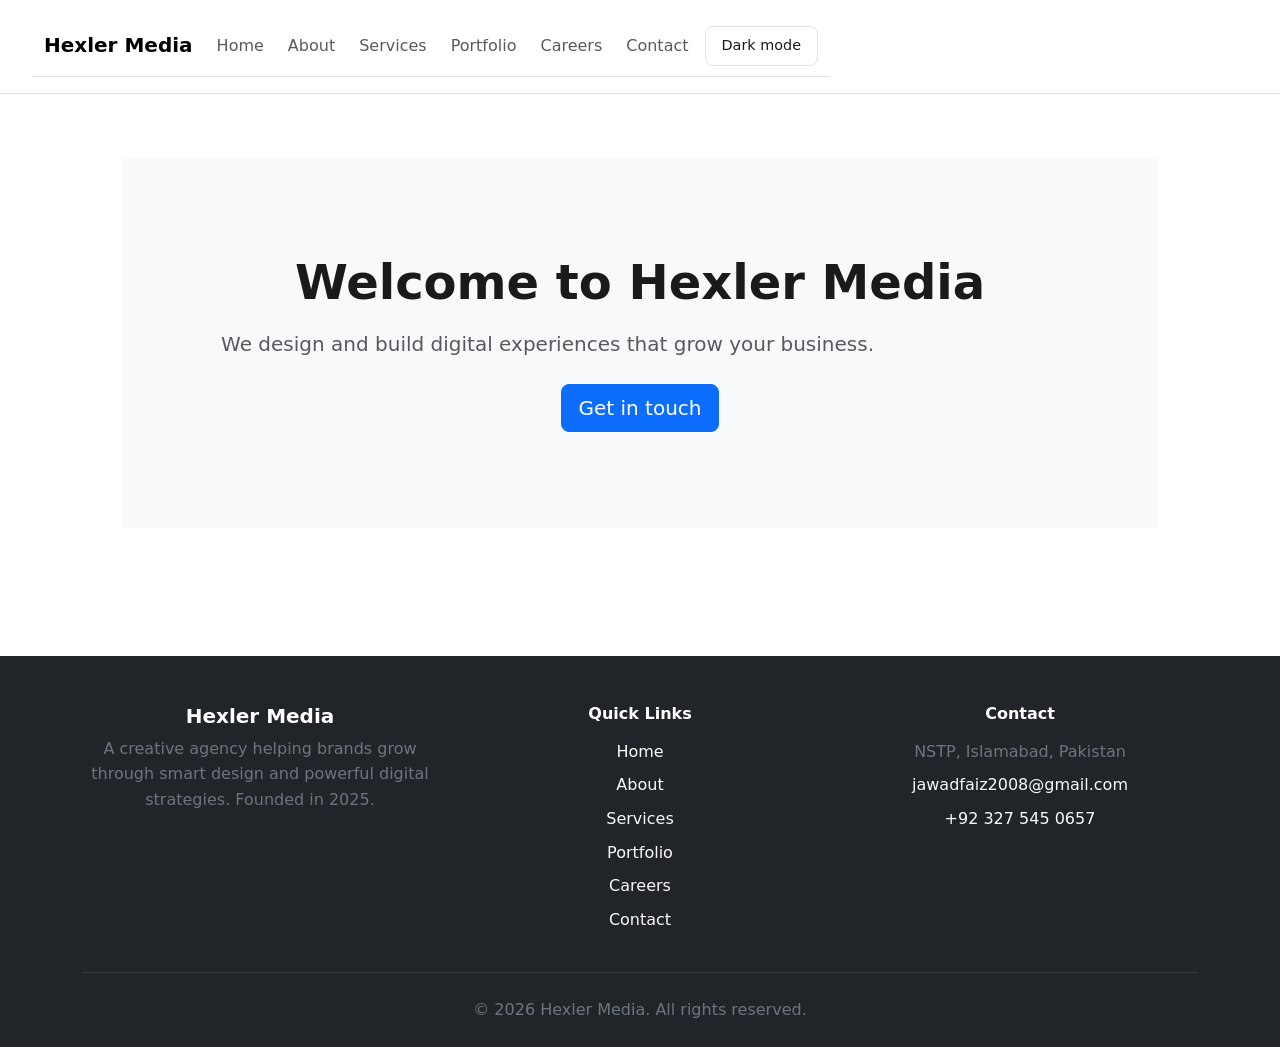
==== index.html @ c328e20f "Rebuild footer with Bootstrap columns for brand, links, and contact info" ====
<!doctype html>
<html lang="en">
  <head>
    <meta charset="UTF-8" />
    <meta name="viewport" content="width=device-width, initial-scale=1.0" />
    <title>Home | Hexler Media</title>
    <link
      href="https://cdn.jsdelivr.net/npm/bootstrap@5.3.3/dist/css/bootstrap.min.css"
      rel="stylesheet"
    />
    <link rel="stylesheet" href="css/style.css" />
  </head>
  <body>
    <header>
      <nav class="navbar navbar-expand-lg sticky-top bg-body border-bottom">
        <div class="container">
          <a class="navbar-brand fw-semibold" href="index.html">Hexler Media</a>
          <button
            class="navbar-toggler"
            type="button"
            data-bs-toggle="collapse"
            data-bs-target="#mainNav"
            aria-controls="mainNav"
            aria-expanded="false"
            aria-label="Toggle navigation"
          >
            <span class="navbar-toggler-icon"></span>
          </button>
          <div class="collapse navbar-collapse" id="mainNav">
            <ul
              class="navbar-nav ms-auto mb-2 mb-lg-0 align-items-lg-center gap-lg-2"
            >
              <li class="nav-item">
                <a class="nav-link" href="index.html">Home</a>
              </li>
              <li class="nav-item">
                <a class="nav-link" href="about.html">About</a>
              </li>
              <li class="nav-item">
                <a class="nav-link" href="services.html">Services</a>
              </li>
              <li class="nav-item">
                <a class="nav-link" href="portfolio.html">Portfolio</a>
              </li>
              <li class="nav-item">
                <a class="nav-link" href="careers.html">Careers</a>
              </li>
              <li class="nav-item">
                <a class="nav-link" href="contact.html">Contact</a>
              </li>
              <li class="nav-item">
                <button
                  id="theme-toggle"
                  class="btn btn-outline-secondary btn-sm"
                  aria-label="Toggle dark mode"
                >
                  Dark mode
                </button>
              </li>
            </ul>
          </div>
        </div>
      </nav>
    </header>

    <main>
      <section class="py-5 bg-body-tertiary">
        <div class="container text-center py-5">
          <h2 class="display-5 fw-bold mb-3">Welcome to Hexler Media</h2>
          <p class="lead text-muted mb-4">
            We design and build digital experiences that grow your business.
          </p>
          <a href="contact.html" class="btn btn-primary btn-lg">Get in touch</a>
        </div>
      </section>
    </main>

    <footer class="bg-dark text-light pt-5 pb-4 mt-auto">
      <div class="container">
        <div class="row g-4">
          <div class="col-md-4">
            <h3 class="h5 fw-bold text-white mb-2">Hexler Media</h3>
            <p class="text-secondary mb-0">
              A creative agency helping brands grow through smart design and
              powerful digital strategies. Founded in 2025.
            </p>
          </div>

          <div class="col-md-4">
            <h3 class="h6 fw-bold text-white mb-3">Quick Links</h3>
            <ul class="list-unstyled">
              <li class="mb-2">
                <a href="index.html" class="link-light link-underline-opacity-0"
                  >Home</a
                >
              </li>
              <li class="mb-2">
                <a href="about.html" class="link-light link-underline-opacity-0"
                  >About</a
                >
              </li>
              <li class="mb-2">
                <a
                  href="services.html"
                  class="link-light link-underline-opacity-0"
                  >Services</a
                >
              </li>
              <li class="mb-2">
                <a
                  href="portfolio.html"
                  class="link-light link-underline-opacity-0"
                  >Portfolio</a
                >
              </li>
              <li class="mb-2">
                <a
                  href="careers.html"
                  class="link-light link-underline-opacity-0"
                  >Careers</a
                >
              </li>
              <li class="mb-2">
                <a
                  href="contact.html"
                  class="link-light link-underline-opacity-0"
                  >Contact</a
                >
              </li>
            </ul>
          </div>

          <div class="col-md-4">
            <h3 class="h6 fw-bold text-white mb-3">Contact</h3>
            <ul class="list-unstyled text-secondary">
              <li class="mb-2">NSTP, Islamabad, Pakistan</li>
              <li class="mb-2">
                <a
                  href="mailto:jawadfaiz2008@gmail.com"
                  class="link-light link-underline-opacity-0"
                  >jawadfaiz2008@gmail.com</a
                >
              </li>
              <li class="mb-2">
                <a
                  href="tel:+923275450657"
                  class="link-light link-underline-opacity-0"
                  >+92 327 545 0657</a
                >
              </li>
            </ul>
          </div>
        </div>

        <hr class="border-secondary my-4" />

        <p class="text-center text-secondary mb-0">
          &copy; 2026 Hexler Media. All rights reserved.
        </p>
      </div>
    </footer>
    <script src="https://cdn.jsdelivr.net/npm/bootstrap@5.3.3/dist/js/bootstrap.bundle.min.js"></script>
    <script src="js/dark-mode.js"></script>
  </body>
</html>
---- css/style.css ----
/* ===== 1. CSS VARIABLES (Design Tokens) ===== */
:root {
  --color-primary: #2f6feb;
  --color-primary-dark: #1d4fb8;
  --color-text: #1a1a1a;
  --color-bg: #ffffff;
  --color-muted: #5f6368;
  --color-border: #e2e2e2;
  --font-base: "Segoe UI", system-ui, -apple-system, sans-serif;
  --spacing-sm: 0.5rem;
  --spacing-md: 1rem;
  --spacing-lg: 2rem;
  --spacing-xl: 4rem;
  --radius: 8px;
}

[data-theme="dark"] {
  --color-primary: #5b9dff;
  --color-primary-dark: #3f7fe0;
  --color-text: #f0f0f0;
  --color-bg: #121212;
  --color-muted: #a0a0a0;
  --color-border: #2e2e2e;
}

/* ===== 2. RESET ===== */
* {
  margin: 0;
  padding: 0;
  box-sizing: border-box;
}

body {
  font-family: var(--font-base);
  color: var(--color-text);
  background: var(--color-bg);
  line-height: 1.6;
  transition: background-color 0.3s ease, color 0.3s ease;
}

img {
  max-width: 100%;
  display: block;
}

a {
  color: var(--color-primary);
  text-decoration: none;
}

/* ===== 3. HEADER / NAV ===== */
header {
  position: sticky;
  top: 0;
  z-index: 100;
  background: var(--color-bg);
  border-bottom: 1px solid var(--color-border);
  padding: var(--spacing-md) var(--spacing-lg);
  display: flex;
  justify-content: space-between;
  align-items: center;
  flex-wrap: wrap;
  gap: var(--spacing-sm);
  transition: background-color 0.3s ease, border-color 0.3s ease;
}

header h1 {
  font-size: 1.4rem;
  color: var(--color-text);
}

nav ul {
  list-style: none;
  display: flex;
  gap: var(--spacing-lg);
}

nav a {
  color: var(--color-text);
  font-weight: 500;
  padding: var(--spacing-sm) 0;
  border-bottom: 2px solid transparent;
  transition: border-color 0.2s ease, color 0.2s ease;
}

nav a:hover,
nav a:focus-visible {
  color: var(--color-primary);
  border-bottom-color: var(--color-primary);
}

#theme-toggle {
  background: none;
  border: 1px solid var(--color-border);
  color: var(--color-text);
  border-radius: var(--radius);
  padding: var(--spacing-sm) var(--spacing-md);
  cursor: pointer;
  font-size: 0.9rem;
  transition: background-color 0.2s ease, color 0.2s ease;
}

#theme-toggle:hover {
  background: var(--color-border);
}

/* ===== 4. MAIN CONTENT ===== */
main {
  max-width: 1100px;
  margin: 0 auto;
  padding: var(--spacing-xl) var(--spacing-lg);
}

section {
  margin-bottom: var(--spacing-xl);
}

section h2 {
  font-size: 1.8rem;
  margin-bottom: var(--spacing-md);
}

section p {
  color: var(--color-muted);
  max-width: 65ch;
}

/* Card grid: used for services / portfolio / careers items */
.card-grid {
  display: grid;
  grid-template-columns: repeat(auto-fit, minmax(240px, 1fr));
  gap: var(--spacing-lg);
}

article {
  border: 1px solid var(--color-border);
  border-radius: var(--radius);
  padding: var(--spacing-lg);
  background: var(--color-bg);
  transition: transform 0.2s ease, box-shadow 0.2s ease, background-color 0.3s ease, border-color 0.3s ease;
}

article:hover {
  transform: translateY(-4px);
  box-shadow: 0 8px 20px rgba(0, 0, 0, 0.08);
}

article h3 {
  margin-bottom: var(--spacing-sm);
}

/* Bootstrap card hover-lift (used on services/portfolio/careers cards) */
.card {
  transition: transform 0.2s ease, box-shadow 0.2s ease;
}

.card:hover {
  transform: translateY(-4px);
  box-shadow: 0 8px 20px rgba(0, 0, 0, 0.12) !important;
}

/* ===== 5. FOOTER ===== */
footer {
  background: var(--color-text);
  color: #fff;
  padding: var(--spacing-lg);
  text-align: center;
}

footer a {
  color: #fff;
  text-decoration: underline;
}

/* ===== 6. FORMS (Contact page) ===== */
form {
  display: flex;
  flex-direction: column;
  gap: var(--spacing-md);
  max-width: 500px;
}

label {
  font-weight: 500;
  margin-bottom: var(--spacing-sm);
  display: block;
}

input,
textarea {
  width: 100%;
  padding: var(--spacing-sm);
  border: 1px solid var(--color-border);
  border-radius: var(--radius);
  font-family: inherit;
  font-size: 1rem;
}

input:focus,
textarea:focus {
  outline: 2px solid var(--color-primary);
  outline-offset: 2px;
}

button[type="submit"] {
  background: var(--color-primary);
  color: #fff;
  border: none;
  padding: var(--spacing-sm) var(--spacing-lg);
  border-radius: var(--radius);
  font-size: 1rem;
  cursor: pointer;
  transition: background 0.2s ease;
  align-self: flex-start;
}

button[type="submit"]:hover {
  background: var(--color-primary-dark);
}

/* ===== 7. RESPONSIVE / MEDIA QUERIES ===== */
@media (max-width: 768px) {
  header {
    flex-direction: column;
    align-items: flex-start;
  }

  nav ul {
    flex-wrap: wrap;
    gap: var(--spacing-md);
  }

  main {
    padding: var(--spacing-lg) var(--spacing-md);
  }

  section h2 {
    font-size: 1.5rem;
  }
}

@media (max-width: 480px) {
  nav ul {
    flex-direction: column;
    gap: var(--spacing-sm);
    width: 100%;
  }

  .card-grid {
    grid-template-columns: 1fr;
  }

  form {
    max-width: 100%;
  }
}
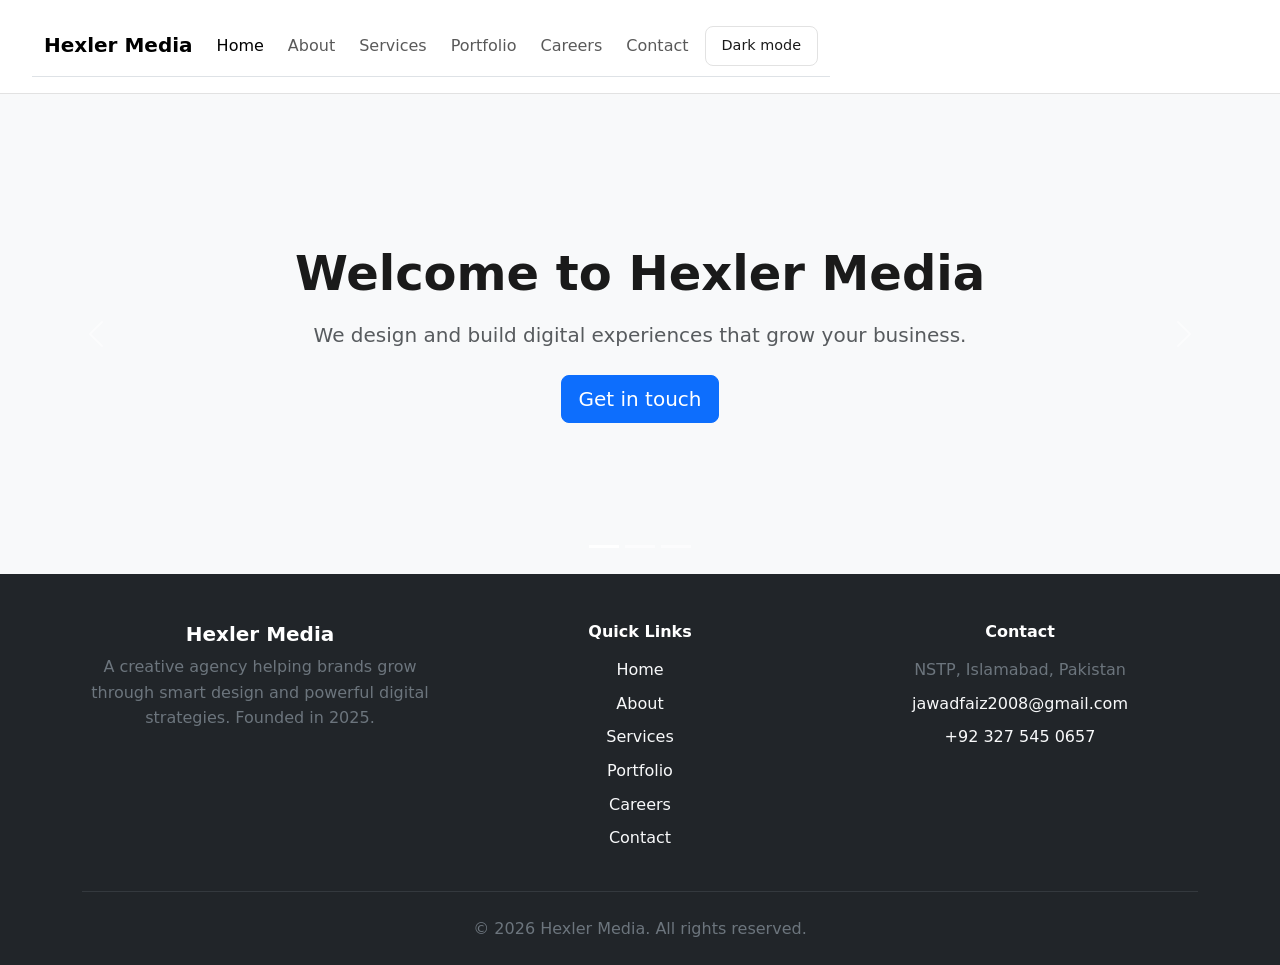
==== commit 16ccf4c7: "Replace static hero with Bootstrap carousel featuring three rotating slides" ====
--- a/index.html
+++ b/index.html
@@ -31,7 +31,7 @@
               class="navbar-nav ms-auto mb-2 mb-lg-0 align-items-lg-center gap-lg-2"
             >
               <li class="nav-item">
-                <a class="nav-link" href="index.html">Home</a>
+                <a class="nav-link active" href="index.html">Home</a>
               </li>
               <li class="nav-item">
                 <a class="nav-link" href="about.html">About</a>
@@ -64,15 +64,112 @@
     </header>
 
     <main>
-      <section class="py-5 bg-body-tertiary">
-        <div class="container text-center py-5">
-          <h2 class="display-5 fw-bold mb-3">Welcome to Hexler Media</h2>
-          <p class="lead text-muted mb-4">
-            We design and build digital experiences that grow your business.
-          </p>
-          <a href="contact.html" class="btn btn-primary btn-lg">Get in touch</a>
-        </div>
-      </section>
+      <div
+        id="heroCarousel"
+        class="carousel slide"
+        data-bs-ride="carousel"
+        data-bs-interval="5000"
+      >
+        <div class="carousel-indicators">
+          <button
+            type="button"
+            data-bs-target="#heroCarousel"
+            data-bs-slide-to="0"
+            class="active"
+            aria-current="true"
+            aria-label="Slide 1"
+          ></button>
+          <button
+            type="button"
+            data-bs-target="#heroCarousel"
+            data-bs-slide-to="1"
+            aria-label="Slide 2"
+          ></button>
+          <button
+            type="button"
+            data-bs-target="#heroCarousel"
+            data-bs-slide-to="2"
+            aria-label="Slide 3"
+          ></button>
+        </div>
+
+        <div class="carousel-inner">
+          <div class="carousel-item active">
+            <div
+              class="d-flex align-items-center justify-content-center text-center bg-body-tertiary"
+              style="min-height: 480px"
+            >
+              <div class="container py-5">
+                <h2 class="display-5 fw-bold mb-3">Welcome to Hexler Media</h2>
+                <p class="lead text-muted mb-4">
+                  We design and build digital experiences that grow your
+                  business.
+                </p>
+                <a href="contact.html" class="btn btn-primary btn-lg"
+                  >Get in touch</a
+                >
+              </div>
+            </div>
+          </div>
+
+          <div class="carousel-item">
+            <div
+              class="d-flex align-items-center justify-content-center text-center bg-primary text-white"
+              style="min-height: 480px"
+            >
+              <div class="container py-5">
+                <h2 class="display-5 fw-bold mb-3">
+                  Strategy Meets Creativity
+                </h2>
+                <p class="lead mb-4">
+                  From brand identity to full campaigns, we turn ideas into
+                  measurable growth.
+                </p>
+                <a href="services.html" class="btn btn-light btn-lg"
+                  >Explore Our Services</a
+                >
+              </div>
+            </div>
+          </div>
+
+          <div class="carousel-item">
+            <div
+              class="d-flex align-items-center justify-content-center text-center bg-dark text-white"
+              style="min-height: 480px"
+            >
+              <div class="container py-5">
+                <h2 class="display-5 fw-bold mb-3">See Our Work in Action</h2>
+                <p class="lead mb-4">
+                  Real projects, real results — take a look at what we've built
+                  for our clients.
+                </p>
+                <a href="portfolio.html" class="btn btn-outline-light btn-lg"
+                  >View Portfolio</a
+                >
+              </div>
+            </div>
+          </div>
+        </div>
+
+        <button
+          class="carousel-control-prev"
+          type="button"
+          data-bs-target="#heroCarousel"
+          data-bs-slide="prev"
+        >
+          <span class="carousel-control-prev-icon" aria-hidden="true"></span>
+          <span class="visually-hidden">Previous</span>
+        </button>
+        <button
+          class="carousel-control-next"
+          type="button"
+          data-bs-target="#heroCarousel"
+          data-bs-slide="next"
+        >
+          <span class="carousel-control-next-icon" aria-hidden="true"></span>
+          <span class="visually-hidden">Next</span>
+        </button>
+      </div>
     </main>
 
     <footer class="bg-dark text-light pt-5 pb-4 mt-auto">
--- a/css/style.css
+++ b/css/style.css
@@ -105,11 +105,7 @@
 }
 
 /* ===== 4. MAIN CONTENT ===== */
-main {
-  max-width: 1100px;
-  margin: 0 auto;
-  padding: var(--spacing-xl) var(--spacing-lg);
-}
+/* main width is now controlled per-section by Bootstrap's .container class */
 
 section {
   margin-bottom: var(--spacing-xl);
@@ -120,10 +116,7 @@
   margin-bottom: var(--spacing-md);
 }
 
-section p {
-  color: var(--color-muted);
-  max-width: 65ch;
-}
+/* paragraph width/centering now handled by Bootstrap's .lead and .container classes per section */
 
 /* Card grid: used for services / portfolio / careers items */
 .card-grid {
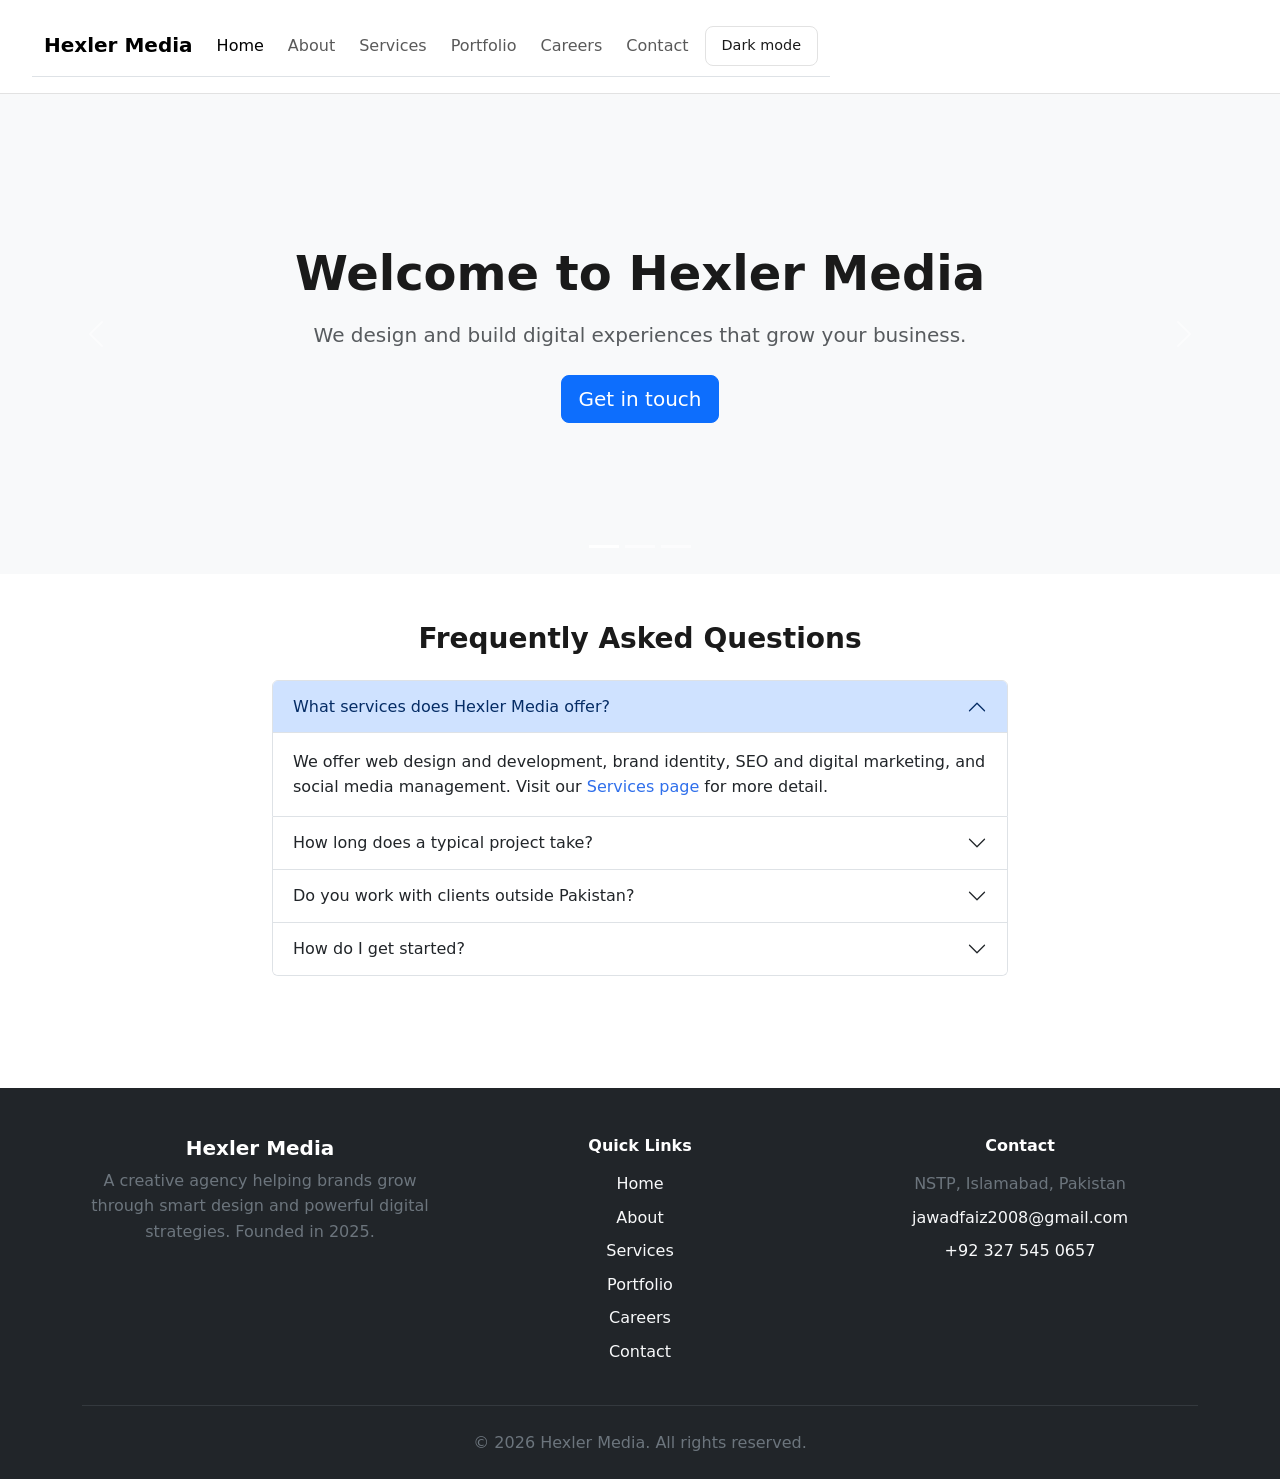
==== commit 2bfa8975: "Add FAQ accordion section to homepage" ====
--- a/index.html
+++ b/index.html
@@ -170,6 +170,124 @@
           <span class="visually-hidden">Next</span>
         </button>
       </div>
+
+      <section class="py-5">
+        <div class="container">
+          <h2 class="h3 fw-bold text-center mb-4">
+            Frequently Asked Questions
+          </h2>
+          <div class="row justify-content-center">
+            <div class="col-lg-8">
+              <div class="accordion" id="faqAccordion">
+                <div class="accordion-item">
+                  <h3 class="accordion-header">
+                    <button
+                      class="accordion-button"
+                      type="button"
+                      data-bs-toggle="collapse"
+                      data-bs-target="#faqOne"
+                      aria-expanded="true"
+                      aria-controls="faqOne"
+                    >
+                      What services does Hexler Media offer?
+                    </button>
+                  </h3>
+                  <div
+                    id="faqOne"
+                    class="accordion-collapse collapse show"
+                    data-bs-parent="#faqAccordion"
+                  >
+                    <div class="accordion-body">
+                      We offer web design and development, brand identity, SEO
+                      and digital marketing, and social media management. Visit
+                      our
+                      <a href="services.html">Services page</a> for more detail.
+                    </div>
+                  </div>
+                </div>
+
+                <div class="accordion-item">
+                  <h3 class="accordion-header">
+                    <button
+                      class="accordion-button collapsed"
+                      type="button"
+                      data-bs-toggle="collapse"
+                      data-bs-target="#faqTwo"
+                      aria-expanded="false"
+                      aria-controls="faqTwo"
+                    >
+                      How long does a typical project take?
+                    </button>
+                  </h3>
+                  <div
+                    id="faqTwo"
+                    class="accordion-collapse collapse"
+                    data-bs-parent="#faqAccordion"
+                  >
+                    <div class="accordion-body">
+                      Timelines vary by scope, but most website projects take
+                      3-6 weeks and branding projects take 2-4 weeks. We'll give
+                      you a clear timeline after our first call.
+                    </div>
+                  </div>
+                </div>
+
+                <div class="accordion-item">
+                  <h3 class="accordion-header">
+                    <button
+                      class="accordion-button collapsed"
+                      type="button"
+                      data-bs-toggle="collapse"
+                      data-bs-target="#faqThree"
+                      aria-expanded="false"
+                      aria-controls="faqThree"
+                    >
+                      Do you work with clients outside Pakistan?
+                    </button>
+                  </h3>
+                  <div
+                    id="faqThree"
+                    class="accordion-collapse collapse"
+                    data-bs-parent="#faqAccordion"
+                  >
+                    <div class="accordion-body">
+                      Yes — we work with clients globally and coordinate across
+                      time zones through scheduled calls and async updates.
+                    </div>
+                  </div>
+                </div>
+
+                <div class="accordion-item">
+                  <h3 class="accordion-header">
+                    <button
+                      class="accordion-button collapsed"
+                      type="button"
+                      data-bs-toggle="collapse"
+                      data-bs-target="#faqFour"
+                      aria-expanded="false"
+                      aria-controls="faqFour"
+                    >
+                      How do I get started?
+                    </button>
+                  </h3>
+                  <div
+                    id="faqFour"
+                    class="accordion-collapse collapse"
+                    data-bs-parent="#faqAccordion"
+                  >
+                    <div class="accordion-body">
+                      Reach out through our
+                      <a href="contact.html">Contact page</a> with a bit of
+                      detail about your project, and we'll schedule an intro
+                      call within 1-2 business days.
+                    </div>
+                  </div>
+                </div>
+              </div>
+            </div>
+          </div>
+        </div>
+      </section>
     </main>
 
     <footer class="bg-dark text-light pt-5 pb-4 mt-auto">
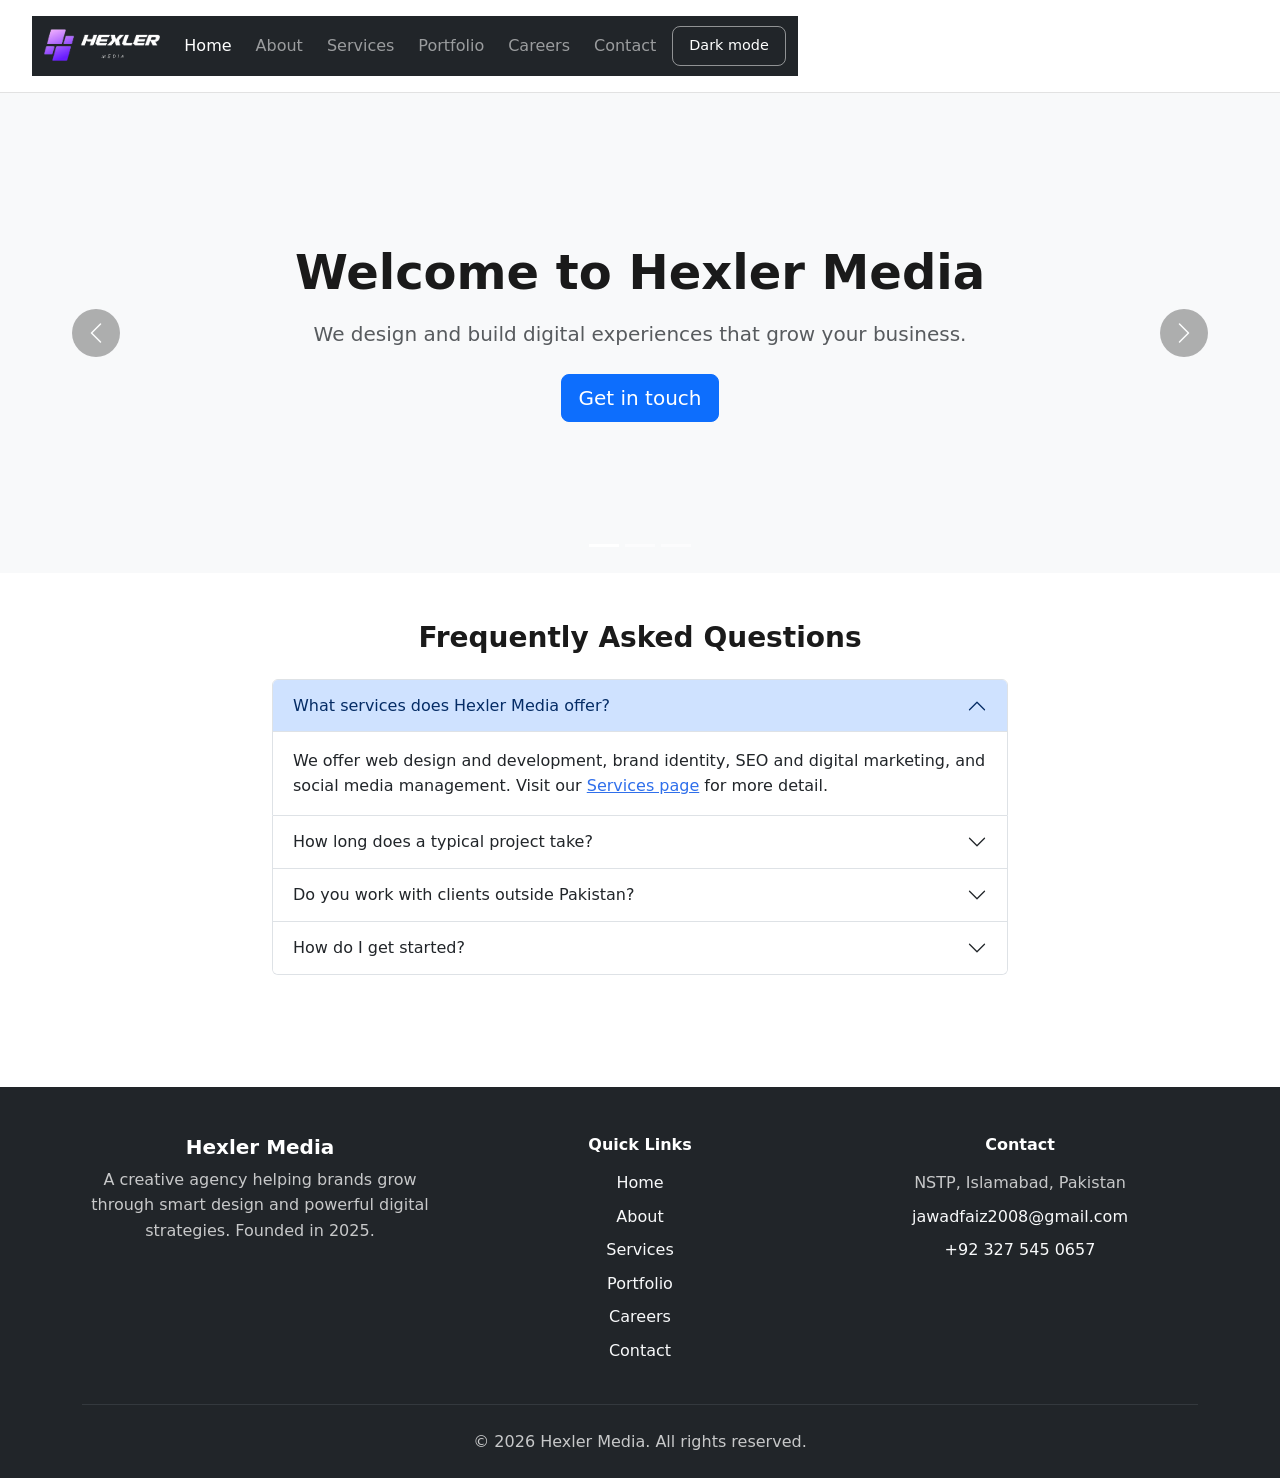
==== commit e9f4fb2e: "Add Hexler Media logo, switch navbar to permanent dark theme" ====
--- a/index.html
+++ b/index.html
@@ -3,6 +3,15 @@
   <head>
     <meta charset="UTF-8" />
     <meta name="viewport" content="width=device-width, initial-scale=1.0" />
+    <meta
+      name="description"
+      content="Hexler Media is a creative agency in Islamabad offering web design, brand identity, SEO, and social media management."
+    />
+    <link
+      rel="icon"
+      href="data:image/svg+xml,<svg xmlns=%22http://www.w3.org/2000/svg%22 viewBox=%220 0 100 100%22><text y=%22.9em%22 font-size=%2290%22>🎨</text></svg>"
+    />
+    <link rel="preconnect" href="https://cdn.jsdelivr.net" />
     <title>Home | Hexler Media</title>
     <link
       href="https://cdn.jsdelivr.net/npm/bootstrap@5.3.3/dist/css/bootstrap.min.css"
@@ -12,9 +21,11 @@
   </head>
   <body>
     <header>
-      <nav class="navbar navbar-expand-lg sticky-top bg-body border-bottom">
+      <nav class="navbar navbar-expand-lg navbar-dark sticky-top bg-dark">
         <div class="container">
-          <a class="navbar-brand fw-semibold" href="index.html">Hexler Media</a>
+          <a class="navbar-brand" href="index.html">
+            <img src="assets/logo.png" alt="Hexler Media" height="32" />
+          </a>
           <button
             class="navbar-toggler"
             type="button"
@@ -51,7 +62,7 @@
               <li class="nav-item">
                 <button
                   id="theme-toggle"
-                  class="btn btn-outline-secondary btn-sm"
+                  class="btn btn-outline-light btn-sm"
                   aria-label="Toggle dark mode"
                 >
                   Dark mode
--- a/css/style.css
+++ b/css/style.css
@@ -45,7 +45,6 @@
 
 a {
   color: var(--color-primary);
-  text-decoration: none;
 }
 
 /* ===== 3. HEADER / NAV ===== */
@@ -80,6 +79,7 @@
   font-weight: 500;
   padding: var(--spacing-sm) 0;
   border-bottom: 2px solid transparent;
+  text-decoration: none;
   transition: border-color 0.2s ease, color 0.2s ease;
 }
 
@@ -91,8 +91,8 @@
 
 #theme-toggle {
   background: none;
-  border: 1px solid var(--color-border);
-  color: var(--color-text);
+  border: 1px solid rgba(255, 255, 255, 0.5);
+  color: #fff;
   border-radius: var(--radius);
   padding: var(--spacing-sm) var(--spacing-md);
   cursor: pointer;
@@ -101,7 +101,7 @@
 }
 
 #theme-toggle:hover {
-  background: var(--color-border);
+  background: rgba(255, 255, 255, 0.15);
 }
 
 /* ===== 4. MAIN CONTENT ===== */
@@ -150,6 +150,20 @@
 .card:hover {
   transform: translateY(-4px);
   box-shadow: 0 8px 20px rgba(0, 0, 0, 0.12) !important;
+}
+
+/* Ensure carousel arrows stay visible/high-contrast on any slide background */
+.carousel-control-prev-icon,
+.carousel-control-next-icon {
+  background-color: rgba(0, 0, 0, 0.6);
+  border-radius: 50%;
+  padding: 1.5rem;
+  background-size: 50%;
+}
+
+/* Bootstrap's text-secondary is too low-contrast against a dark footer background */
+footer.bg-dark .text-secondary {
+  color: rgba(255, 255, 255, 0.75) !important;
 }
 
 /* ===== 5. FOOTER ===== */
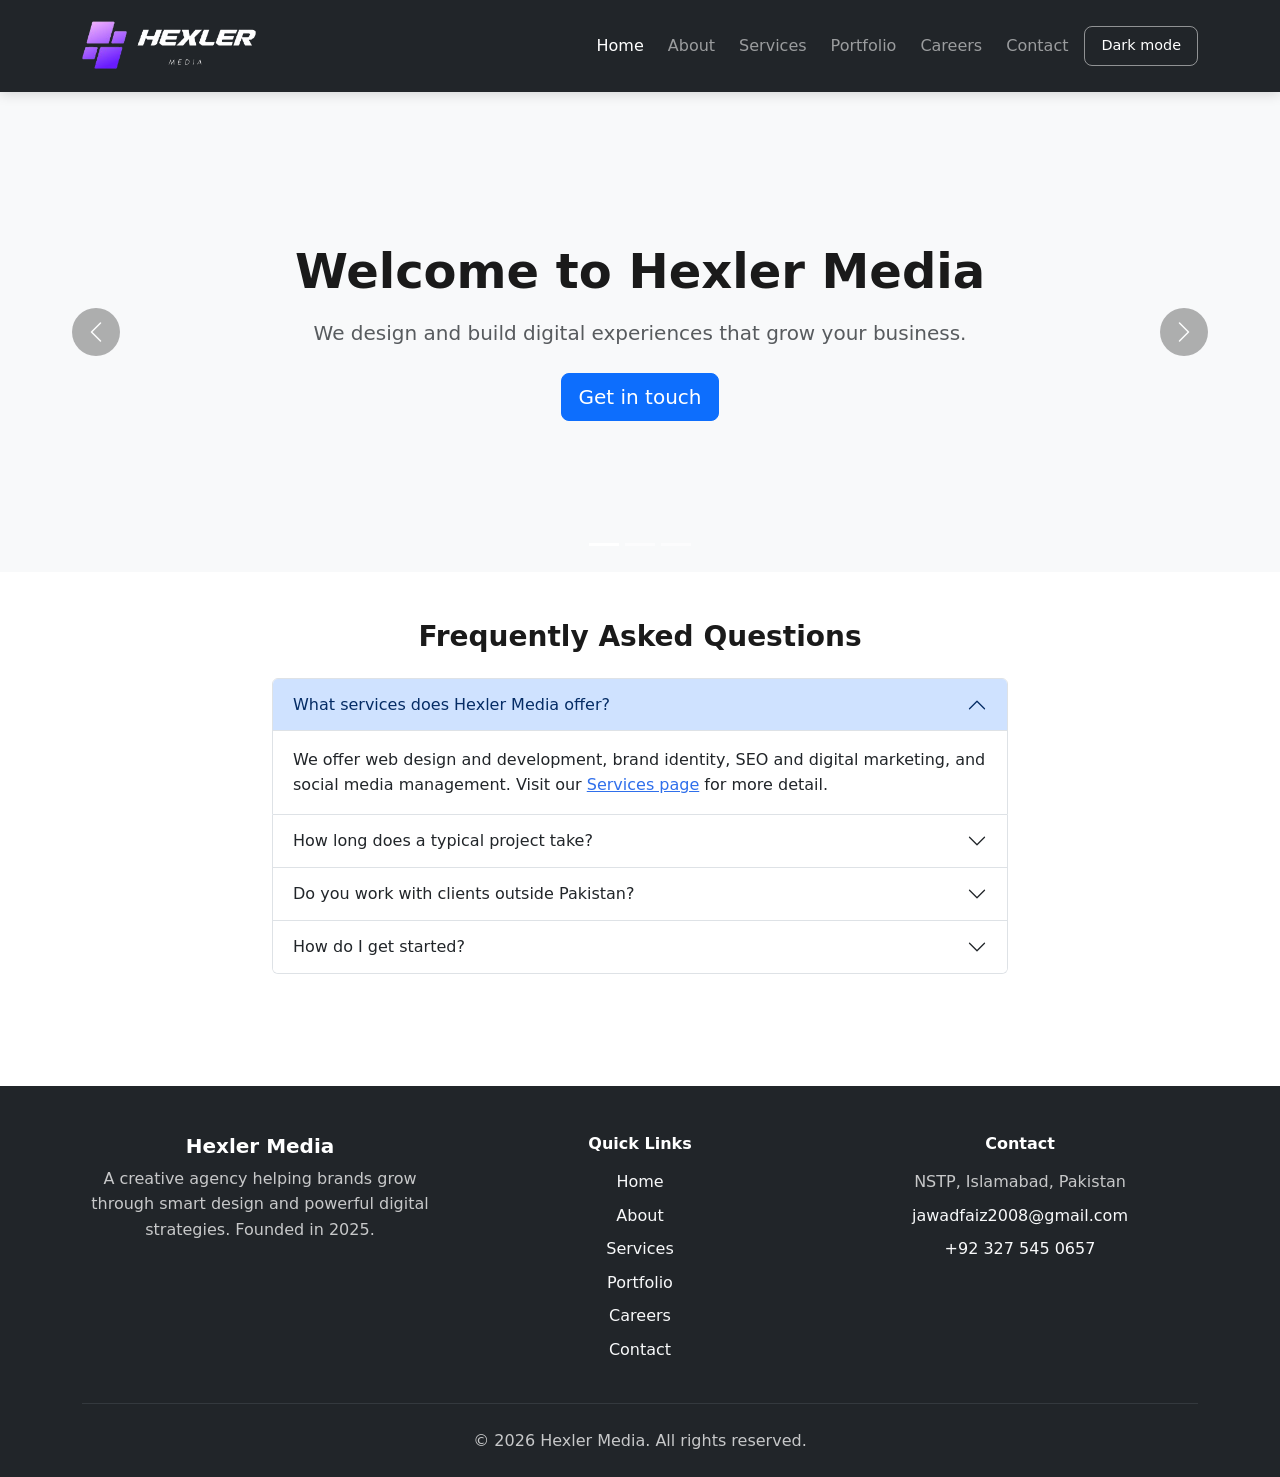
==== commit 73a628a7: "Set logo height and navbar padding together for consistent, intentional navbar sizing" ====
--- a/index.html
+++ b/index.html
@@ -21,10 +21,10 @@
   </head>
   <body>
     <header>
-      <nav class="navbar navbar-expand-lg navbar-dark sticky-top bg-dark">
+      <nav class="navbar navbar-expand-lg navbar-dark sticky-top bg-dark py-3">
         <div class="container">
           <a class="navbar-brand" href="index.html">
-            <img src="assets/logo.png" alt="Hexler Media" height="32" />
+            <img src="assets/logo.png" alt="Hexler Media" height="48" />
           </a>
           <button
             class="navbar-toggler"
--- a/css/style.css
+++ b/css/style.css
@@ -48,25 +48,7 @@
 }
 
 /* ===== 3. HEADER / NAV ===== */
-header {
-  position: sticky;
-  top: 0;
-  z-index: 100;
-  background: var(--color-bg);
-  border-bottom: 1px solid var(--color-border);
-  padding: var(--spacing-md) var(--spacing-lg);
-  display: flex;
-  justify-content: space-between;
-  align-items: center;
-  flex-wrap: wrap;
-  gap: var(--spacing-sm);
-  transition: background-color 0.3s ease, border-color 0.3s ease;
-}
-
-header h1 {
-  font-size: 1.4rem;
-  color: var(--color-text);
-}
+/* header layout is now handled by Bootstrap's navbar classes (sticky-top, bg-dark, etc.) */
 
 nav ul {
   list-style: none;
@@ -105,7 +87,9 @@
 }
 
 /* ===== 4. MAIN CONTENT ===== */
-/* main width is now controlled per-section by Bootstrap's .container class */
+header .navbar {
+  box-shadow: 0 2px 12px rgba(0, 0, 0, 0.15);
+}
 
 section {
   margin-bottom: var(--spacing-xl);
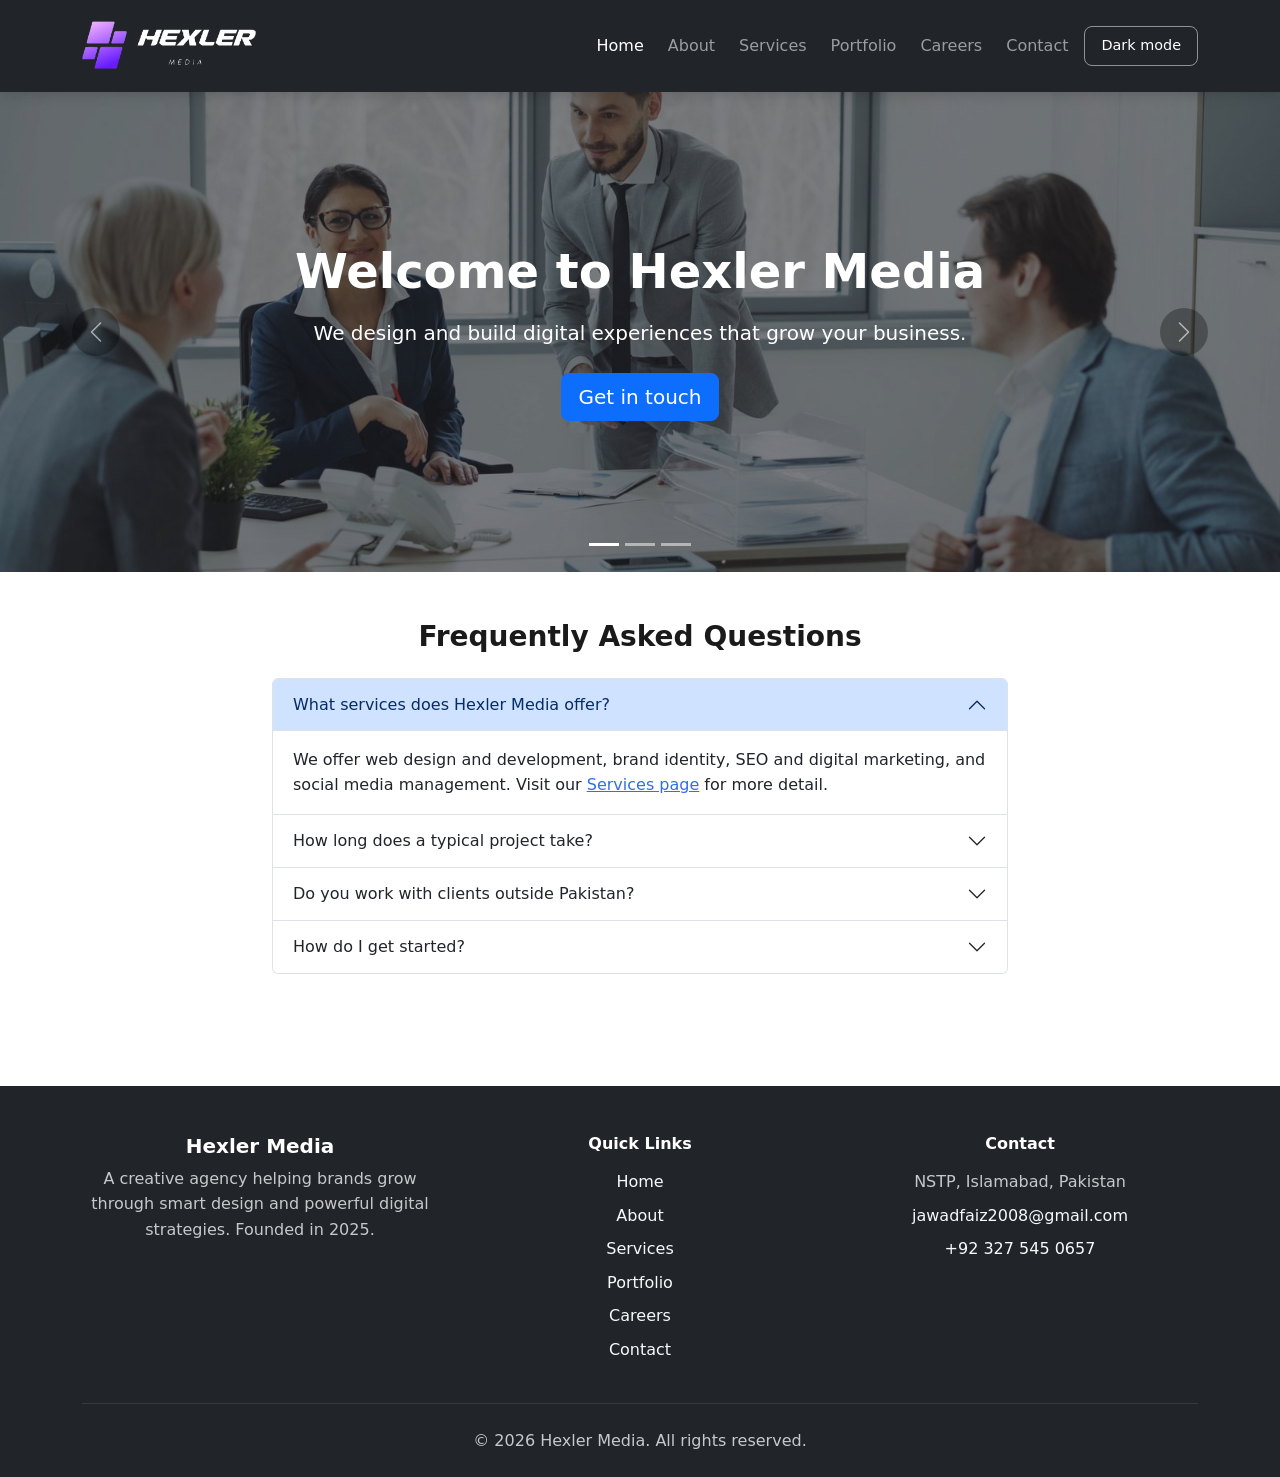
==== commit c50a39a6: "Fix broken carousel HTML structure (missing carousel-inner, bad nesting), wire in hero photos" ====
--- a/index.html
+++ b/index.html
@@ -107,12 +107,22 @@
         <div class="carousel-inner">
           <div class="carousel-item active">
             <div
-              class="d-flex align-items-center justify-content-center text-center bg-body-tertiary"
-              style="min-height: 480px"
+              class="d-flex align-items-center justify-content-center text-center position-relative"
+              style="
+                min-height: 480px;
+                background-image: url(&quot;assets/hero-welcome.jpg&quot;);
+                background-size: cover;
+                background-position: center;
+              "
             >
-              <div class="container py-5">
-                <h2 class="display-5 fw-bold mb-3">Welcome to Hexler Media</h2>
-                <p class="lead text-muted mb-4">
+              <div
+                class="position-absolute top-0 start-0 w-100 h-100 bg-dark opacity-50"
+              ></div>
+              <div class="container py-5 position-relative">
+                <h2 class="display-5 fw-bold mb-3 text-white">
+                  Welcome to Hexler Media
+                </h2>
+                <p class="lead mb-4 text-white">
                   We design and build digital experiences that grow your
                   business.
                 </p>
@@ -125,14 +135,22 @@
 
           <div class="carousel-item">
             <div
-              class="d-flex align-items-center justify-content-center text-center bg-primary text-white"
-              style="min-height: 480px"
+              class="d-flex align-items-center justify-content-center text-center position-relative"
+              style="
+                min-height: 480px;
+                background-image: url(&quot;assets/hero-services.jpg&quot;);
+                background-size: cover;
+                background-position: center;
+              "
             >
-              <div class="container py-5">
-                <h2 class="display-5 fw-bold mb-3">
+              <div
+                class="position-absolute top-0 start-0 w-100 h-100 bg-dark opacity-50"
+              ></div>
+              <div class="container py-5 position-relative">
+                <h2 class="display-5 fw-bold mb-3 text-white">
                   Strategy Meets Creativity
                 </h2>
-                <p class="lead mb-4">
+                <p class="lead mb-4 text-white">
                   From brand identity to full campaigns, we turn ideas into
                   measurable growth.
                 </p>
@@ -145,12 +163,22 @@
 
           <div class="carousel-item">
             <div
-              class="d-flex align-items-center justify-content-center text-center bg-dark text-white"
-              style="min-height: 480px"
+              class="d-flex align-items-center justify-content-center text-center position-relative"
+              style="
+                min-height: 480px;
+                background-image: url(&quot;assets/hero-portfolio.jpg&quot;);
+                background-size: cover;
+                background-position: center;
+              "
             >
-              <div class="container py-5">
-                <h2 class="display-5 fw-bold mb-3">See Our Work in Action</h2>
-                <p class="lead mb-4">
+              <div
+                class="position-absolute top-0 start-0 w-100 h-100 bg-dark opacity-50"
+              ></div>
+              <div class="container py-5 position-relative">
+                <h2 class="display-5 fw-bold mb-3 text-white">
+                  See Our Work in Action
+                </h2>
+                <p class="lead mb-4 text-white">
                   Real projects, real results — take a look at what we've built
                   for our clients.
                 </p>
